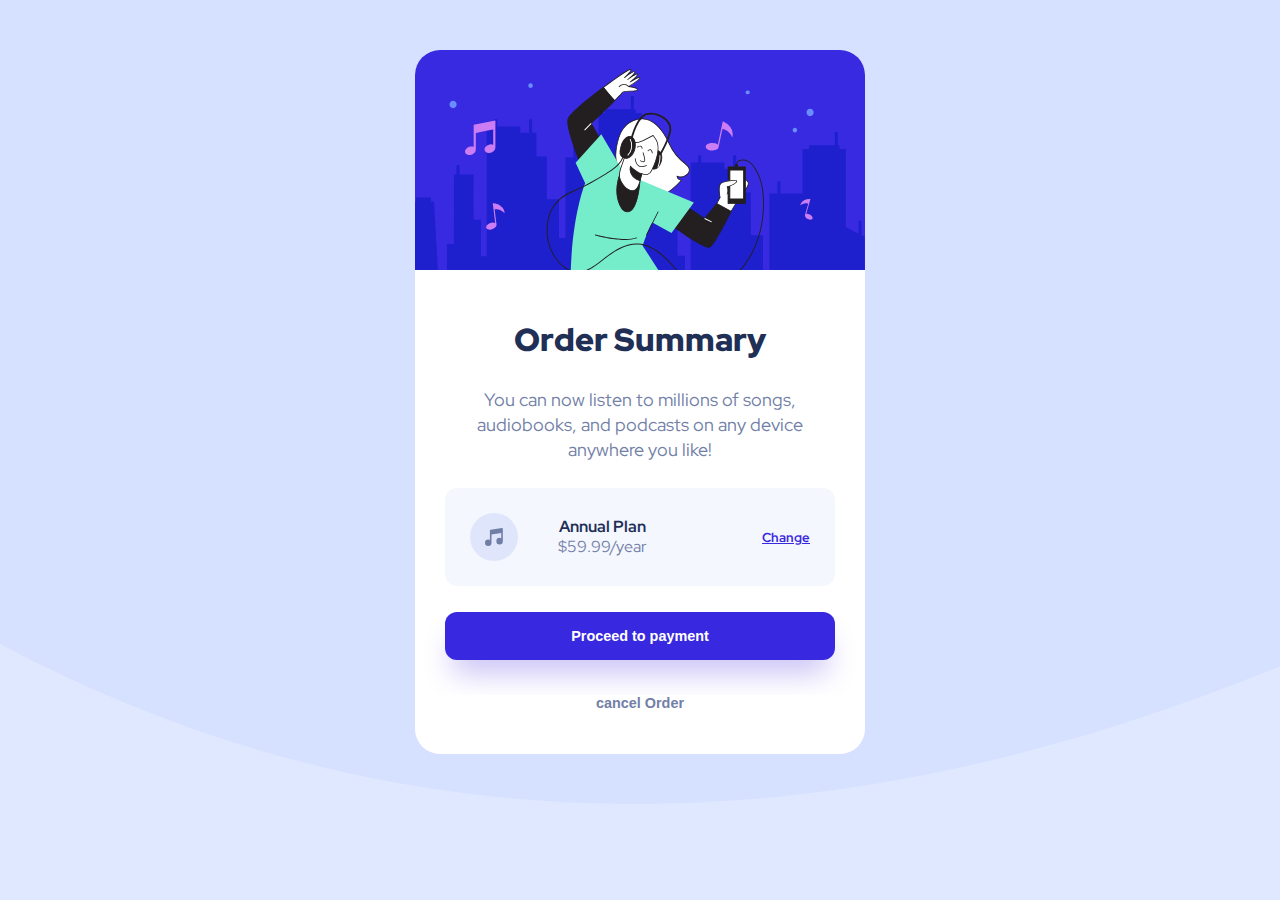
==== OSC/index.html @ 43f8ffdc "HTML Practice Order Summary Component -up 2" ====
<!DOCTYPE html>
<html lang="en">
<head>
    <meta charset="UTF-8">
    <meta name="viewport" content="width=device-width, initial-scale=1.0">
    <title>Order Summary Component</title>
    <link rel="stylesheet" href="main.css" type="text/css">
</head>
<body>

    <header>
        <div class="card">
            <img class="hero-image" src="IMG/illustration-hero.svg" alt="Hero Image">
            <div class="container">
            <h2 class="title">Order Summary</h2>
            <p class="order-description">
                You can now listen to millions of songs, audiobooks, and podcasts on any device anywhere you like!
            </p>
            <div class="plan-container">
                <img src="IMG/icon-music.svg" alt="icon-music">
                <div class="plan-description">
                    <strong>Annual Plan</strong>
                    <p>$59.99/year</p>
                </div>
                <a href="#">Change</a>

            </div>

            <button class="proceed-button">Proceed to payment</button>
        <button class="cancel-button">cancel Order</button>
        </div>
        </div>

    </header>

    <main>

        

    </main>

    <footer>

    </footer>
    
</body>
</html>
---- OSC/main.css ----
@import url('https://fonts.googleapis.com/css2?family=Red+Hat+Display:ital,wght@0,300..900;1,300..900&display=swap');

:root{
    --pale-blue: hsl(225, 100%, 94%);
    --bright-blue: hsl(245, 75%, 52%);
    --very-pale-blue: hsl(225, 100%, 98%);
    --desaturated-blue: hsl(224, 23%, 55%);
    --dark-blue: hsl(223, 47%, 23%);
}

*{
    margin: 0;
    padding: 0;
    box-sizing: border-box;
}


body{
    background-image: url(./IMG/pattern-background-desktop.svg);
    background-repeat: no-repeat;
    background-size: cover;
    background-color: var(--pale-blue);
    font-family: "Red Hat Display", sans-serif;
    font-size: 16px;
}

.card{
    width: 450px;
    background-color: white;
    color: var(--desaturated-blue);
    border-radius: 25px;
    overflow: hidden;
    margin: 50px auto;

}

.title{
    color: var(--dark-blue);
    font-weight: 900;
    font-size: 32px;
}

.hero-image{
    width: 100%;
}

.container{
    padding: 30px;
    display: flex;
    flex-direction: column;
    justify-content: center;
    text-align: center;
    font-size: 18px;
}

.container > * {
    margin: 13px 0 ;
}

.order-description{
    line-height: 25px;
}

.plan-container{
    font-size: 16px;
    background-color: var(--very-pale-blue);
    padding: 25px;
    border-radius: 12px;
    display: flex;
    flex-direction: row;
    justify-content: space-between;
    align-items: center;
}

.plan-container a {
    color: var(--bright-blue);
    font-size: 13px;
    font-weight: 700;
}

.plan-container a:hover {
    opacity: 0.8;
    text-decoration: none;
}

.plan-container strong {
    color: var(--dark-blue);
}

.plan-description {
    line-height: 20px;
    margin-right: 75px;
}

button {
    width: 100%;
    border: none;
    font-weight: 700;
    font-size: 0.9rem;
    border-radius: 12px;
    cursor: pointer;
}

.proceed-button{
    background-color: var(--bright-blue);
    padding: 1rem 0;
    color: white;
    box-shadow: 0 20px 30px -8px rgb(197, 189, 245);
     
}

.proceed-button:hover{
    opacity: 0.8;

}

.cancel-button{
    background-color: white;
    color: var( --desaturated-blue);
    margin-top: 22px;    

}

.cancel-button:hover{
    color: black;
}
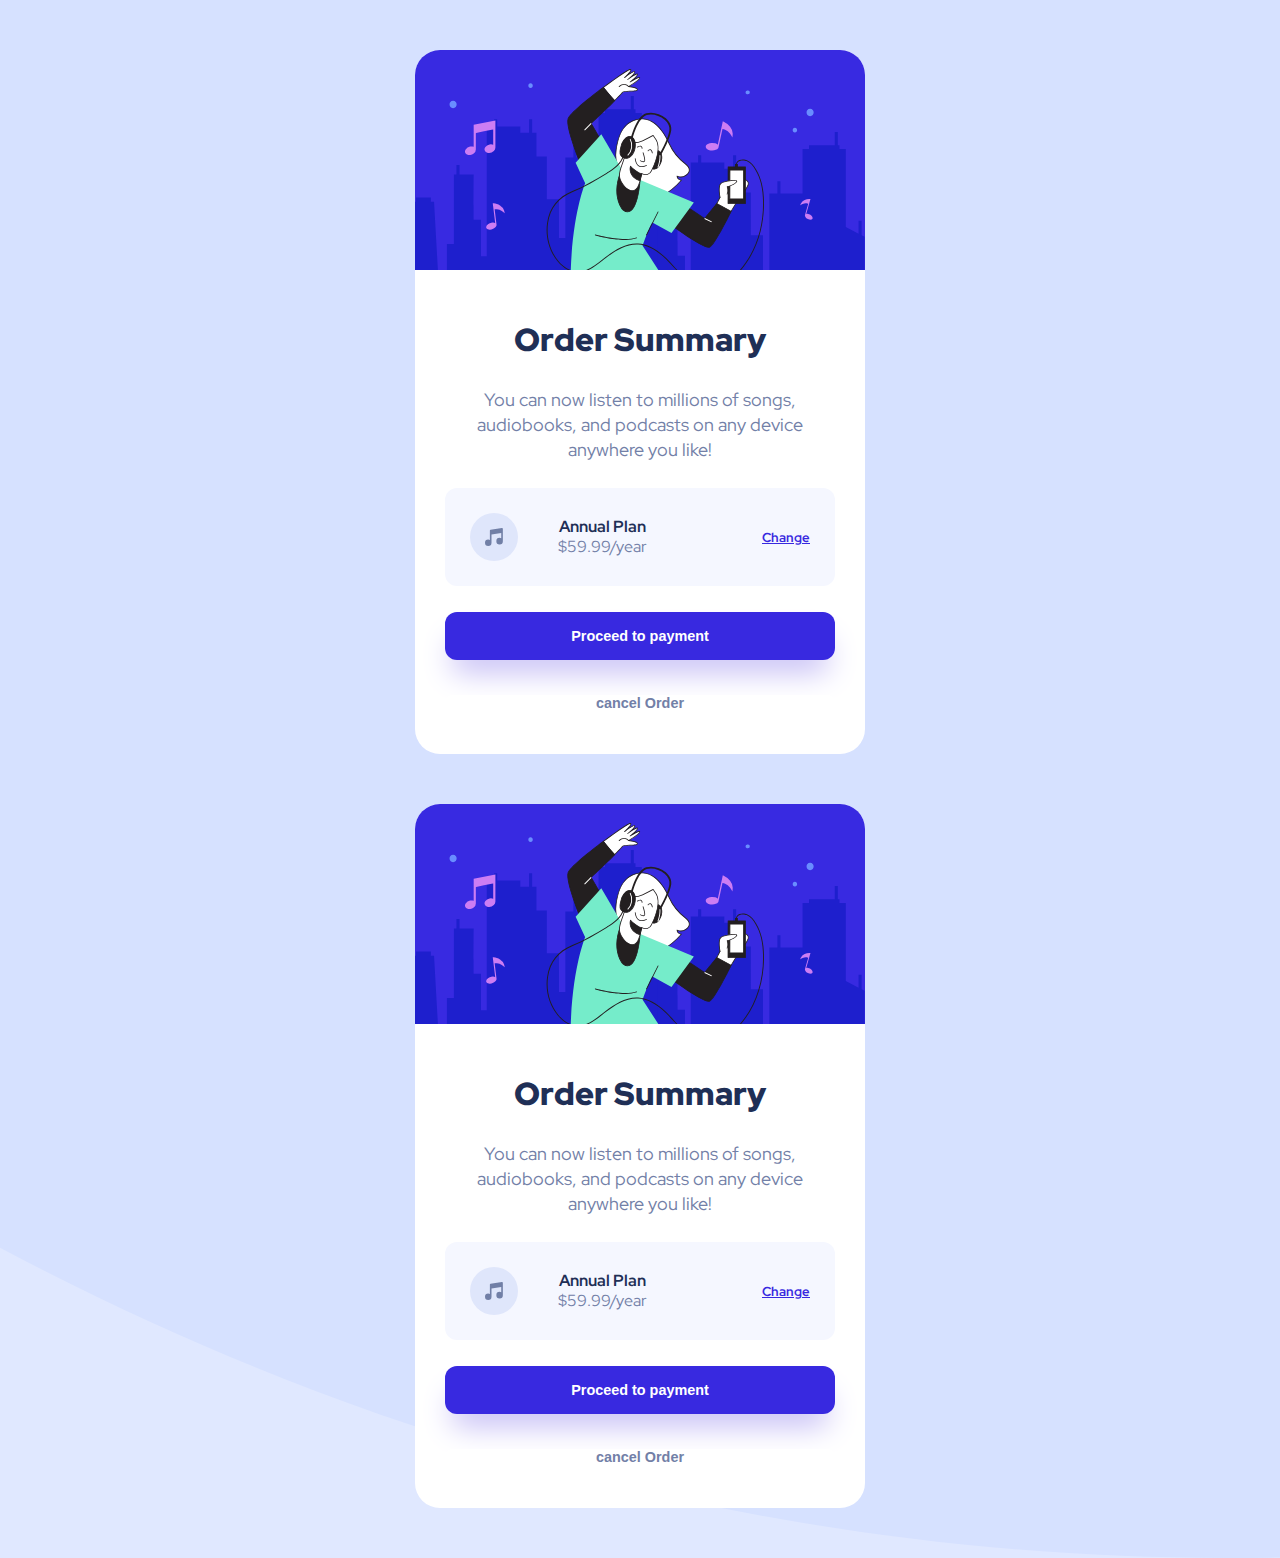
==== commit 642b752c: "HTML practice again" ====
--- a/OSC/index.html
+++ b/OSC/index.html
@@ -34,7 +34,27 @@
     </header>
 
     <main>
+        <div class="card">
+            <img class="hero-image" src="IMG/illustration-hero.svg" alt="Hero Image">
+            <div class="container">
+            <h2 class="title">Order Summary</h2>
+            <p class="order-description">
+                You can now listen to millions of songs, audiobooks, and podcasts on any device anywhere you like!
+            </p>
+            <div class="plan-container">
+                <img src="IMG/icon-music.svg" alt="icon-music">
+                <div class="plan-description">
+                    <strong>Annual Plan</strong>
+                    <p>$59.99/year</p>
+                </div>
+                <a href="#">Change</a>
 
+            </div>
+
+            <button class="proceed-button">Proceed to payment</button>
+        <button class="cancel-button">cancel Order</button>
+        </div>
+        </div>
         
 
     </main>
